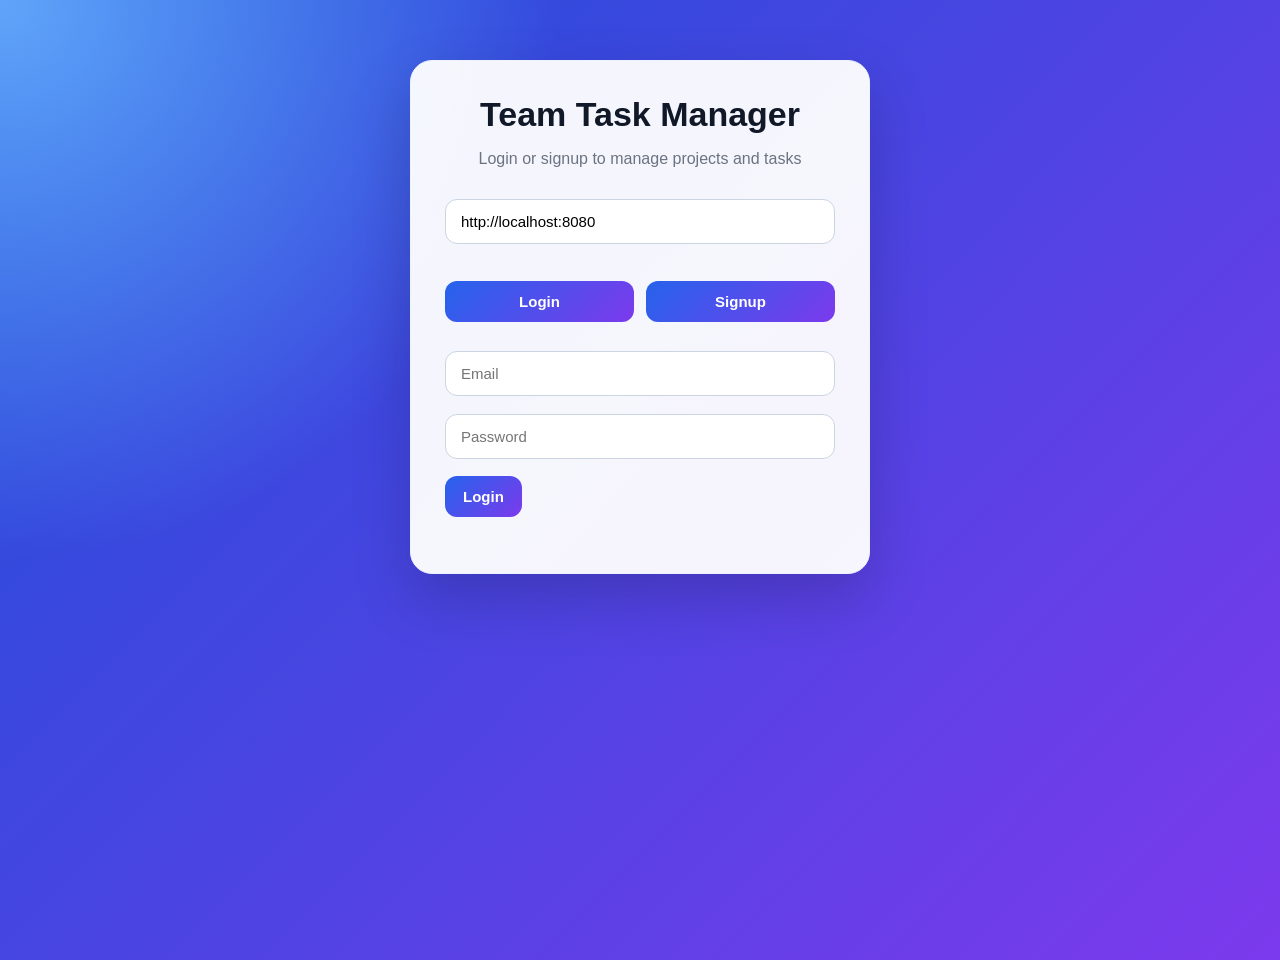
==== frontend/index.html @ 7e4bffce "Initial team task manager project" ====
<!DOCTYPE html>
<html lang="en">
<head>
  <meta charset="UTF-8" />
  <meta name="viewport" content="width=device-width, initial-scale=1.0" />
  <title>Team Task Manager</title>
  <link rel="stylesheet" href="style.css" />
</head>
<body>
  <div class="auth-box">
    <h1>Team Task Manager</h1>
    <p>Login or signup to manage projects and tasks</p>

    <input id="apiUrl" placeholder="Backend URL e.g. http://localhost:8080" value="http://localhost:8080" />

    <div class="tabs">
      <button onclick="showLogin()">Login</button>
      <button onclick="showSignup()">Signup</button>
    </div>

    <div id="loginForm">
      <input id="loginEmail" type="email" placeholder="Email" />
      <input id="loginPassword" type="password" placeholder="Password" />
      <button onclick="login()">Login</button>
    </div>

    <div id="signupForm" class="hidden">
      <input id="signupName" placeholder="Full Name" />
      <input id="signupEmail" type="email" placeholder="Email" />
      <input id="signupPassword" type="password" placeholder="Password minimum 6 chars" />
      <select id="signupRole">
        <option value="MEMBER">MEMBER</option>
        <option value="ADMIN">ADMIN</option>
      </select>
      <button onclick="signup()">Create Account</button>
    </div>

    <p id="message"></p>
  </div>
  <script src="app.js"></script>
</body>
</html>
---- frontend/style.css ----
* {
  box-sizing: border-box;
  font-family: "Segoe UI", Arial, sans-serif;
}

body {
  margin: 0;
  background: #f3f6fb;
  color: #111827;
}

/* LOGIN / SIGNUP PAGE */
.auth-box {
  max-width: 460px;
  margin: 60px auto;
  background: rgba(255, 255, 255, 0.95);
  padding: 34px;
  border-radius: 22px;
  box-shadow: 0 25px 60px rgba(0, 0, 0, 0.18);
  border: 1px solid #eef2ff;
}

body:has(.auth-box) {
  min-height: 100vh;
  background:
    radial-gradient(circle at top left, #60a5fa, transparent 35%),
    linear-gradient(135deg, #1d4ed8, #7c3aed);
}

.auth-box h1 {
  margin: 0 0 8px;
  font-size: 34px;
  text-align: center;
  color: #111827;
}

.auth-box p {
  text-align: center;
  color: #6b7280;
  margin-bottom: 22px;
}

input,
textarea,
select {
  width: 100%;
  padding: 13px 15px;
  margin: 9px 0;
  border: 1px solid #cbd5e1;
  border-radius: 12px;
  font-size: 15px;
  outline: none;
  background: #fff;
}

input:focus,
textarea:focus,
select:focus {
  border-color: #2563eb;
  box-shadow: 0 0 0 4px rgba(37, 99, 235, 0.14);
}

button {
  border: 0;
  padding: 12px 18px;
  border-radius: 12px;
  background: linear-gradient(135deg, #2563eb, #7c3aed);
  color: white;
  cursor: pointer;
  margin-top: 8px;
  font-weight: 600;
  font-size: 15px;
  transition: 0.2s;
}

button:hover {
  transform: translateY(-1px);
  box-shadow: 0 10px 22px rgba(37, 99, 235, 0.25);
}

.tabs {
  display: flex;
  gap: 12px;
  margin: 20px 0;
}

.tabs button {
  flex: 1;
}

.hidden {
  display: none;
}

#message {
  color: #dc2626;
  font-weight: 600;
  text-align: center;
}

/* DASHBOARD / ADMIN PAGE */
nav {
  display: flex;
  justify-content: space-between;
  align-items: center;
  background: #ffffff;
  padding: 18px 32px;
  box-shadow: 0 8px 24px rgba(15, 23, 42, 0.08);
  position: sticky;
  top: 0;
  z-index: 5;
}

nav h1 {
  margin: 0;
  font-size: 28px;
}

main {
  padding: 30px;
}

.cards {
  display: grid;
  grid-template-columns: repeat(auto-fit, minmax(170px, 1fr));
  gap: 18px;
  margin-bottom: 24px;
}

.card,
.panel {
  background: white;
  border-radius: 20px;
  padding: 24px;
  box-shadow: 0 14px 35px rgba(15, 23, 42, 0.08);
  border: 1px solid #eef2f7;
}

.card h3 {
  margin: 0 0 14px;
  color: #374151;
}

.card p {
  font-size: 34px;
  font-weight: 800;
  margin: 0;
  color: #111827;
}

.danger p {
  color: #dc2626;
}

.grid {
  display: grid;
  grid-template-columns: repeat(auto-fit, minmax(320px, 1fr));
  gap: 22px;
  margin-bottom: 24px;
}

.panel h2 {
  margin-top: 0;
  margin-bottom: 22px;
  font-size: 24px;
}

.task {
  border: 1px solid #e5e7eb;
  padding: 16px;
  border-radius: 16px;
  margin: 12px 0;
  background: #f9fafb;
}

.task h4 {
  margin: 0 0 8px;
  font-size: 18px;
}

.badge {
  display: inline-block;
  padding: 5px 10px;
  background: #eef2ff;
  color: #3730a3;
  border-radius: 999px;
  font-size: 12px;
  font-weight: 700;
}

@media (max-width: 700px) {
  .auth-box {
    margin: 25px 15px;
  }

  nav {
    padding: 15px 18px;
  }

  main {
    padding: 18px;
  }
}
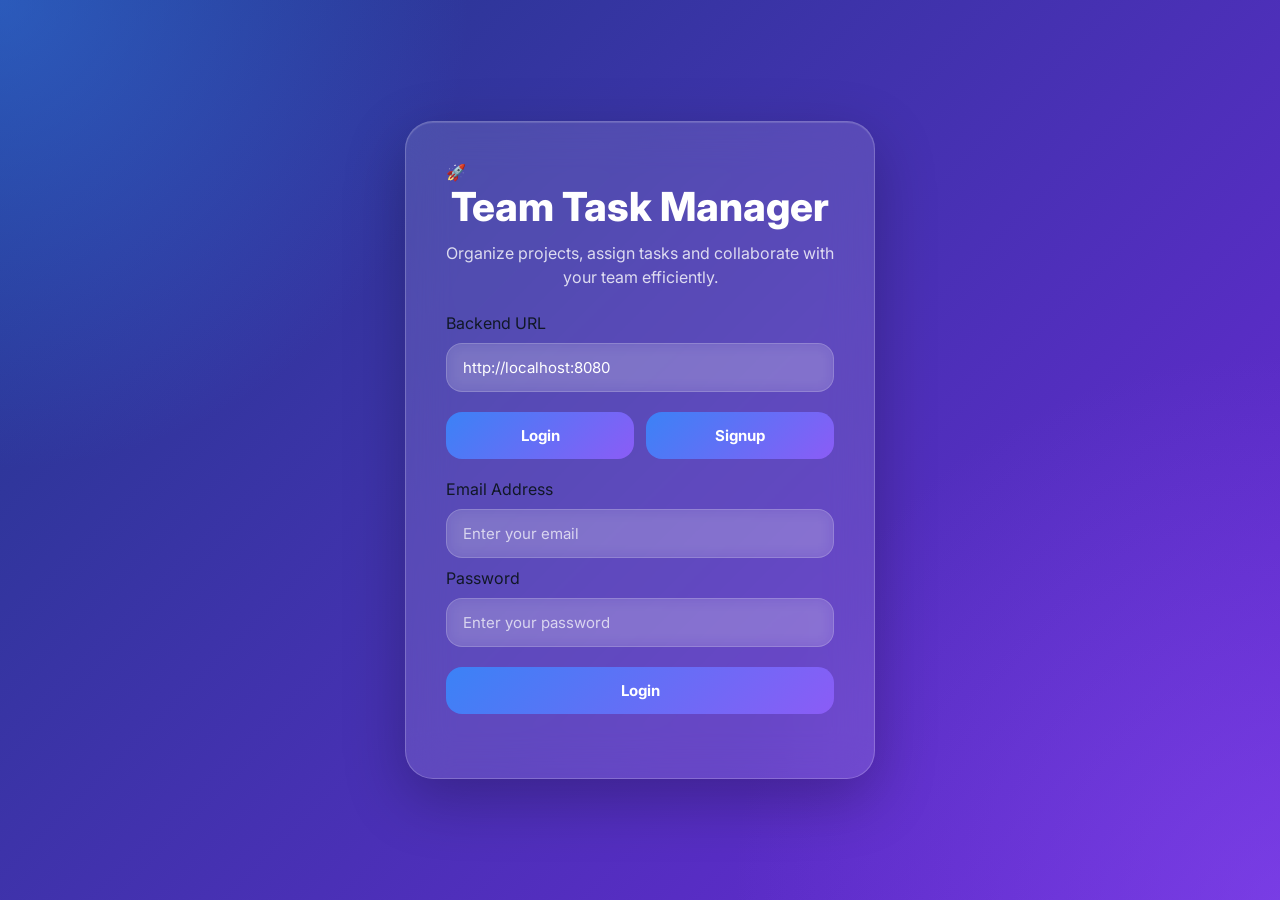
==== commit a1f5d65e: "Updated frontend UI and dashboard design" ====
--- a/frontend/index.html
+++ b/frontend/index.html
@@ -1,42 +1,191 @@
+<!-- ============================ index.html ============================ -->
+
 <!DOCTYPE html>
 <html lang="en">
+
 <head>
   <meta charset="UTF-8" />
-  <meta name="viewport" content="width=device-width, initial-scale=1.0" />
+
+  <meta
+    name="viewport"
+    content="width=device-width, initial-scale=1.0"
+  />
+
   <title>Team Task Manager</title>
+
+  <!-- CSS -->
   <link rel="stylesheet" href="style.css" />
+
+  <!-- Google Font -->
+  <link rel="preconnect" href="https://fonts.googleapis.com" />
+
+  <link
+    rel="preconnect"
+    href="https://fonts.gstatic.com"
+    crossorigin
+  />
+
+  <link
+    href="https://fonts.googleapis.com/css2?family=Inter:wght@400;500;600;700;800&display=swap"
+    rel="stylesheet"
+  />
 </head>
+
 <body>
+
+  <!-- ================= AUTH BOX ================= -->
+
   <div class="auth-box">
+
+    <!-- LOGO -->
+
+    <div class="logo-circle">
+      🚀
+    </div>
+
+    <!-- TITLE -->
+
     <h1>Team Task Manager</h1>
-    <p>Login or signup to manage projects and tasks</p>
 
-    <input id="apiUrl" placeholder="Backend URL e.g. http://localhost:8080" value="http://localhost:8080" />
+    <p>
+      Organize projects, assign tasks and collaborate
+      with your team efficiently.
+    </p>
+
+    <!-- API URL -->
+
+    <div class="input-group">
+
+      <label>Backend URL</label>
+
+      <input
+        id="apiUrl"
+        placeholder="Backend URL"
+        value="http://localhost:8080"
+      />
+
+    </div>
+
+    <!-- TABS -->
 
     <div class="tabs">
-      <button onclick="showLogin()">Login</button>
-      <button onclick="showSignup()">Signup</button>
+
+      <button onclick="showLogin()">
+        Login
+      </button>
+
+      <button onclick="showSignup()">
+        Signup
+      </button>
+
     </div>
 
+    <!-- ================= LOGIN FORM ================= -->
+
     <div id="loginForm">
-      <input id="loginEmail" type="email" placeholder="Email" />
-      <input id="loginPassword" type="password" placeholder="Password" />
-      <button onclick="login()">Login</button>
+
+      <div class="input-group">
+
+        <label>Email Address</label>
+
+        <input
+          id="loginEmail"
+          type="email"
+          placeholder="Enter your email"
+        />
+
+      </div>
+
+      <div class="input-group">
+
+        <label>Password</label>
+
+        <input
+          id="loginPassword"
+          type="password"
+          placeholder="Enter your password"
+        />
+
+      </div>
+
+      <button onclick="login()">
+        Login
+      </button>
+
     </div>
 
+    <!-- ================= SIGNUP FORM ================= -->
+
     <div id="signupForm" class="hidden">
-      <input id="signupName" placeholder="Full Name" />
-      <input id="signupEmail" type="email" placeholder="Email" />
-      <input id="signupPassword" type="password" placeholder="Password minimum 6 chars" />
-      <select id="signupRole">
-        <option value="MEMBER">MEMBER</option>
-        <option value="ADMIN">ADMIN</option>
-      </select>
-      <button onclick="signup()">Create Account</button>
+
+      <div class="input-group">
+
+        <label>Full Name</label>
+
+        <input
+          id="signupName"
+          placeholder="Enter your full name"
+        />
+
+      </div>
+
+      <div class="input-group">
+
+        <label>Email Address</label>
+
+        <input
+          id="signupEmail"
+          type="email"
+          placeholder="Enter your email"
+        />
+
+      </div>
+
+      <div class="input-group">
+
+        <label>Password</label>
+
+        <input
+          id="signupPassword"
+          type="password"
+          placeholder="Minimum 6 characters"
+        />
+
+      </div>
+
+      <div class="input-group">
+
+        <label>Select Role</label>
+
+        <select id="signupRole">
+
+          <option value="MEMBER">
+            MEMBER
+          </option>
+
+          <option value="ADMIN">
+            ADMIN
+          </option>
+
+        </select>
+
+      </div>
+
+      <button onclick="signup()">
+        Create Account
+      </button>
+
     </div>
 
+    <!-- MESSAGE -->
+
     <p id="message"></p>
+
   </div>
+
+  <!-- JS -->
   <script src="app.js"></script>
+
 </body>
-</html>
+
+</html>
--- a/frontend/style.css
+++ b/frontend/style.css
@@ -1,203 +1,529 @@
 * {
+  margin: 0;
+  padding: 0;
   box-sizing: border-box;
-  font-family: "Segoe UI", Arial, sans-serif;
+  font-family: "Inter", "Segoe UI", sans-serif;
+}
+
+html {
+  scroll-behavior: smooth;
 }
 
 body {
-  margin: 0;
-  background: #f3f6fb;
+  background: #eef2ff;
   color: #111827;
-}
-
-/* LOGIN / SIGNUP PAGE */
+  min-height: 100vh;
+}
+
+/* ================= LOGIN / SIGNUP PAGE ================= */
+
+body:has(.auth-box) {
+  display: flex;
+  justify-content: center;
+  align-items: center;
+
+  background:
+    radial-gradient(circle at top left, rgba(59,130,246,.45), transparent 30%),
+    radial-gradient(circle at bottom right, rgba(139,92,246,.4), transparent 35%),
+    linear-gradient(135deg, #1e3a8a, #6d28d9);
+
+  padding: 20px;
+}
+
 .auth-box {
-  max-width: 460px;
-  margin: 60px auto;
-  background: rgba(255, 255, 255, 0.95);
-  padding: 34px;
-  border-radius: 22px;
-  box-shadow: 0 25px 60px rgba(0, 0, 0, 0.18);
-  border: 1px solid #eef2ff;
-}
-
-body:has(.auth-box) {
-  min-height: 100vh;
-  background:
-    radial-gradient(circle at top left, #60a5fa, transparent 35%),
-    linear-gradient(135deg, #1d4ed8, #7c3aed);
+  width: 100%;
+  max-width: 470px;
+
+  background: rgba(255,255,255,.12);
+  backdrop-filter: blur(22px);
+
+  border: 1px solid rgba(255,255,255,.2);
+
+  border-radius: 28px;
+
+  padding: 40px;
+
+  box-shadow:
+    0 20px 60px rgba(0,0,0,.25),
+    inset 0 1px 1px rgba(255,255,255,.15);
+
+  animation: fadeUp .6s ease;
 }
 
 .auth-box h1 {
-  margin: 0 0 8px;
-  font-size: 34px;
   text-align: center;
-  color: #111827;
+  font-size: 40px;
+  margin-bottom: 10px;
+  color: white;
+  font-weight: 800;
 }
 
 .auth-box p {
   text-align: center;
-  color: #6b7280;
-  margin-bottom: 22px;
-}
+  color: rgba(255,255,255,.8);
+  margin-bottom: 24px;
+  line-height: 1.5;
+}
+
+.tabs {
+  display: flex;
+  gap: 12px;
+  margin-bottom: 20px;
+}
+
+.tabs button {
+  flex: 1;
+}
+
+.hidden {
+  display: none;
+}
+
+#message {
+  margin-top: 14px;
+  text-align: center;
+  font-weight: 600;
+  color: #fecaca;
+}
+
+/* ================= INPUTS ================= */
 
 input,
 textarea,
 select {
   width: 100%;
-  padding: 13px 15px;
-  margin: 9px 0;
-  border: 1px solid #cbd5e1;
-  border-radius: 12px;
+
+  padding: 14px 16px;
+
+  margin: 10px 0;
+
+  border-radius: 16px;
+
+  border: 1px solid rgba(255,255,255,.18);
+
+  background: rgba(255,255,255,.12);
+
+  backdrop-filter: blur(8px);
+
+  color: white;
+
+  outline: none;
+
   font-size: 15px;
-  outline: none;
-  background: #fff;
+
+  transition: .25s ease;
+}
+
+input::placeholder,
+textarea::placeholder {
+  color: rgba(255,255,255,.7);
+}
+
+select option {
+  color: black;
 }
 
 input:focus,
 textarea:focus,
 select:focus {
-  border-color: #2563eb;
-  box-shadow: 0 0 0 4px rgba(37, 99, 235, 0.14);
-}
+  border-color: #93c5fd;
+
+  background: rgba(255,255,255,.18);
+
+  box-shadow: 0 0 0 5px rgba(147,197,253,.18);
+}
+
+/* ================= BUTTONS ================= */
 
 button {
-  border: 0;
-  padding: 12px 18px;
-  border-radius: 12px;
-  background: linear-gradient(135deg, #2563eb, #7c3aed);
+  width: 100%;
+
+  border: none;
+
+  padding: 14px 20px;
+
+  border-radius: 16px;
+
+  margin-top: 10px;
+
+  background: linear-gradient(135deg, #3b82f6, #8b5cf6);
+
   color: white;
+
+  font-size: 15px;
+
+  font-weight: 700;
+
   cursor: pointer;
-  margin-top: 8px;
-  font-weight: 600;
-  font-size: 15px;
-  transition: 0.2s;
+
+  transition: .25s ease;
+
+  position: relative;
+
+  overflow: hidden;
 }
 
 button:hover {
-  transform: translateY(-1px);
-  box-shadow: 0 10px 22px rgba(37, 99, 235, 0.25);
-}
-
-.tabs {
+  transform: translateY(-2px);
+
+  box-shadow: 0 14px 30px rgba(59,130,246,.35);
+}
+
+button:active {
+  transform: scale(.98);
+}
+
+/* ================= NAVBAR ================= */
+
+nav {
+  height: 82px;
+
   display: flex;
-  gap: 12px;
-  margin: 20px 0;
-}
-
-.tabs button {
-  flex: 1;
-}
-
-.hidden {
-  display: none;
-}
-
-#message {
-  color: #dc2626;
-  font-weight: 600;
-  text-align: center;
-}
-
-/* DASHBOARD / ADMIN PAGE */
-nav {
-  display: flex;
+  align-items: center;
   justify-content: space-between;
-  align-items: center;
-  background: #ffffff;
-  padding: 18px 32px;
-  box-shadow: 0 8px 24px rgba(15, 23, 42, 0.08);
+
+  padding: 0 35px;
+
+  background: rgba(255,255,255,.7);
+
+  backdrop-filter: blur(18px);
+
+  border-bottom: 1px solid rgba(255,255,255,.3);
+
   position: sticky;
   top: 0;
-  z-index: 5;
-}
-
-nav h1 {
-  margin: 0;
-  font-size: 28px;
-}
+  z-index: 100;
+
+  box-shadow: 0 8px 30px rgba(0,0,0,.05);
+}
+
+nav h2 {
+  font-size: 30px;
+  font-weight: 800;
+
+  background: linear-gradient(to right, #2563eb, #7c3aed);
+  -webkit-background-clip: text;
+  -webkit-text-fill-color: transparent;
+}
+
+nav button {
+  width: auto;
+  padding: 12px 24px;
+}
+
+/* ================= MAIN ================= */
 
 main {
   padding: 30px;
 }
 
+/* ================= WELCOME ================= */
+
+.welcome {
+  margin-bottom: 28px;
+}
+
+.welcome h1 {
+  font-size: 38px;
+  font-weight: 800;
+  margin-bottom: 8px;
+  color: #111827;
+}
+
+.welcome p {
+  color: #6b7280;
+  font-size: 16px;
+}
+
+/* ================= CARDS ================= */
+
 .cards {
   display: grid;
-  grid-template-columns: repeat(auto-fit, minmax(170px, 1fr));
-  gap: 18px;
-  margin-bottom: 24px;
-}
-
-.card,
+
+  grid-template-columns: repeat(auto-fit, minmax(220px, 1fr));
+
+  gap: 22px;
+
+  margin-bottom: 30px;
+}
+
+.card {
+  position: relative;
+
+  background: white;
+
+  border-radius: 24px;
+
+  padding: 28px;
+
+  overflow: hidden;
+
+  border: 1px solid #eef2ff;
+
+  box-shadow: 0 15px 35px rgba(0,0,0,.06);
+
+  transition: .3s ease;
+}
+
+.card:hover {
+  transform: translateY(-6px);
+
+  box-shadow: 0 18px 40px rgba(0,0,0,.12);
+}
+
+.card::before {
+  content: "";
+
+  position: absolute;
+
+  width: 140px;
+  height: 140px;
+
+  background: rgba(59,130,246,.1);
+
+  border-radius: 50%;
+
+  top: -55px;
+  right: -55px;
+}
+
+.card h3 {
+  font-size: 16px;
+  color: #6b7280;
+  margin-bottom: 14px;
+}
+
+.card p {
+  font-size: 42px;
+  font-weight: 800;
+  color: #111827;
+}
+
+.danger {
+  background: linear-gradient(135deg, #fff, #fef2f2);
+}
+
+.danger p {
+  color: #dc2626;
+}
+
+/* ================= GRID ================= */
+
+.grid {
+  display: grid;
+
+  grid-template-columns: repeat(auto-fit, minmax(340px, 1fr));
+
+  gap: 24px;
+
+  margin-bottom: 28px;
+}
+
+/* ================= PANELS ================= */
+
 .panel {
   background: white;
-  border-radius: 20px;
+
+  border-radius: 24px;
+
+  padding: 28px;
+
+  border: 1px solid #eef2ff;
+
+  box-shadow: 0 15px 35px rgba(0,0,0,.06);
+
+  transition: .25s ease;
+}
+
+.panel:hover {
+  box-shadow: 0 18px 40px rgba(0,0,0,.09);
+}
+
+.panel h3 {
+  font-size: 24px;
+  margin-bottom: 20px;
+  color: #111827;
+}
+
+/* dashboard inputs */
+
+.panel input,
+.panel textarea,
+.panel select {
+  background: #f9fafb;
+  color: #111827;
+  border: 1px solid #dbeafe;
+}
+
+.panel input::placeholder,
+.panel textarea::placeholder {
+  color: #6b7280;
+}
+
+.panel textarea {
+  min-height: 110px;
+  resize: vertical;
+}
+
+/* ================= TASKS ================= */
+
+.task {
+  background: linear-gradient(to right, #ffffff, #f8fafc);
+
+  border: 1px solid #e5e7eb;
+
+  border-radius: 24px;
+
   padding: 24px;
-  box-shadow: 0 14px 35px rgba(15, 23, 42, 0.08);
-  border: 1px solid #eef2f7;
-}
-
-.card h3 {
-  margin: 0 0 14px;
-  color: #374151;
-}
-
-.card p {
-  font-size: 34px;
-  font-weight: 800;
-  margin: 0;
+
+  margin-top: 18px;
+
+  transition: .25s ease;
+}
+
+.task:hover {
+  transform: translateY(-4px);
+
+  box-shadow: 0 14px 30px rgba(0,0,0,.08);
+}
+
+.task h4 {
+  font-size: 22px;
   color: #111827;
-}
-
-.danger p {
-  color: #dc2626;
-}
-
-.grid {
-  display: grid;
-  grid-template-columns: repeat(auto-fit, minmax(320px, 1fr));
-  gap: 22px;
-  margin-bottom: 24px;
-}
-
-.panel h2 {
-  margin-top: 0;
-  margin-bottom: 22px;
-  font-size: 24px;
-}
-
-.task {
-  border: 1px solid #e5e7eb;
-  padding: 16px;
-  border-radius: 16px;
-  margin: 12px 0;
-  background: #f9fafb;
-}
-
-.task h4 {
-  margin: 0 0 8px;
-  font-size: 18px;
+  margin-bottom: 10px;
+}
+
+.task p {
+  color: #4b5563;
+  margin: 10px 0;
+  line-height: 1.6;
 }
 
 .badge {
-  display: inline-block;
-  padding: 5px 10px;
-  background: #eef2ff;
-  color: #3730a3;
+  display: inline-flex;
+  align-items: center;
+  justify-content: center;
+
+  padding: 7px 14px;
+
   border-radius: 999px;
+
   font-size: 12px;
   font-weight: 700;
+
+  margin-right: 8px;
+  margin-top: 8px;
+}
+
+/* STATUS COLORS */
+
+.badge:nth-child(1) {
+  background: #dbeafe;
+  color: #1d4ed8;
+}
+
+.badge:nth-child(2) {
+  background: #ede9fe;
+  color: #6d28d9;
+}
+
+.task select {
+  margin-top: 18px;
+}
+
+/* ================= SCROLLBAR ================= */
+
+::-webkit-scrollbar {
+  width: 10px;
+}
+
+::-webkit-scrollbar-track {
+  background: #e5e7eb;
+}
+
+::-webkit-scrollbar-thumb {
+  background: linear-gradient(#3b82f6, #8b5cf6);
+  border-radius: 999px;
+}
+
+/* ================= ANIMATIONS ================= */
+
+@keyframes fadeUp {
+  from {
+    opacity: 0;
+    transform: translateY(18px);
+  }
+
+  to {
+    opacity: 1;
+    transform: translateY(0);
+  }
+}
+
+/* ================= RESPONSIVE ================= */
+
+@media (max-width: 900px) {
+  .cards {
+    grid-template-columns: repeat(auto-fit, minmax(180px, 1fr));
+  }
+
+  .grid {
+    grid-template-columns: 1fr;
+  }
 }
 
 @media (max-width: 700px) {
-  .auth-box {
-    margin: 25px 15px;
-  }
-
   nav {
-    padding: 15px 18px;
+    padding: 0 18px;
+  }
+
+  nav h2 {
+    font-size: 20px;
+  }
+
+  nav button {
+    padding: 10px 16px;
   }
 
   main {
     padding: 18px;
   }
+
+  .auth-box {
+    padding: 28px;
+  }
+
+  .auth-box h1 {
+    font-size: 32px;
+  }
+
+  .welcome h1 {
+    font-size: 30px;
+  }
+
+  .card p {
+    font-size: 34px;
+  }
+
+  .panel {
+    padding: 22px;
+  }
+
+  .task h4 {
+    font-size: 20px;
+  }
+}
+
+@media (max-width: 500px) {
+  .cards {
+    grid-template-columns: 1fr;
+  }
+
+  .auth-box {
+    padding: 22px;
+  }
+
+  .tabs {
+    flex-direction: column;
+  }
 }
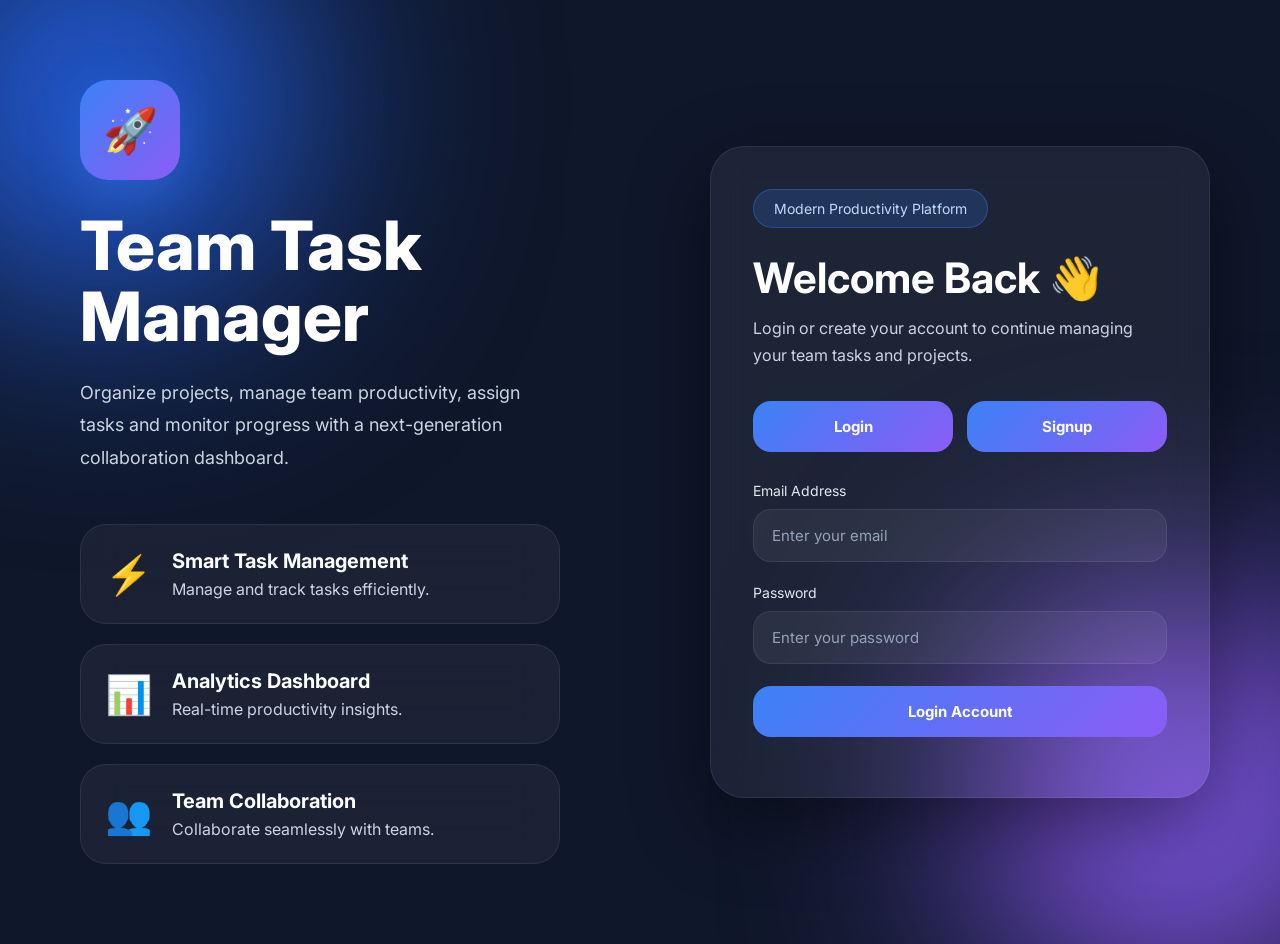
==== commit 99bd2486: "Next level UI upgrade for dashboard and auth pages" ====
--- a/frontend/index.html
+++ b/frontend/index.html
@@ -1,9 +1,8 @@
-<!-- ============================ index.html ============================ -->
-
 <!DOCTYPE html>
 <html lang="en">
 
 <head>
+
   <meta charset="UTF-8" />
 
   <meta
@@ -16,170 +15,280 @@
   <!-- CSS -->
   <link rel="stylesheet" href="style.css" />
 
-  <!-- Google Font -->
-  <link rel="preconnect" href="https://fonts.googleapis.com" />
+  <!-- GOOGLE FONT -->
+  <link rel="preconnect" href="https://fonts.googleapis.com">
 
   <link
     rel="preconnect"
     href="https://fonts.gstatic.com"
     crossorigin
-  />
+  >
 
   <link
-    href="https://fonts.googleapis.com/css2?family=Inter:wght@400;500;600;700;800&display=swap"
+    href="https://fonts.googleapis.com/css2?family=Inter:wght@300;400;500;600;700;800&display=swap"
     rel="stylesheet"
   />
+
 </head>
 
 <body>
 
-  <!-- ================= AUTH BOX ================= -->
-
-  <div class="auth-box">
-
-    <!-- LOGO -->
-
-    <div class="logo-circle">
-      🚀
+  <!-- ================= BACKGROUND EFFECTS ================= -->
+
+  <div class="bg-blur blur-1"></div>
+  <div class="bg-blur blur-2"></div>
+
+  <!-- ================= MAIN CONTAINER ================= -->
+
+  <div class="login-container">
+
+    <!-- ================= LEFT SIDE ================= -->
+
+    <div class="left-panel">
+
+      <div class="brand">
+
+        <div class="brand-icon">
+          🚀
+        </div>
+
+        <h1>
+          Team Task Manager
+        </h1>
+
+        <p>
+          Organize projects, manage team productivity,
+          assign tasks and monitor progress with a
+          next-generation collaboration dashboard.
+        </p>
+
+      </div>
+
+      <!-- FEATURES -->
+
+      <div class="feature-list">
+
+        <div class="feature-card">
+
+          <span>⚡</span>
+
+          <div>
+
+            <h3>
+              Smart Task Management
+            </h3>
+
+            <p>
+              Manage and track tasks efficiently.
+            </p>
+
+          </div>
+
+        </div>
+
+        <div class="feature-card">
+
+          <span>📊</span>
+
+          <div>
+
+            <h3>
+              Analytics Dashboard
+            </h3>
+
+            <p>
+              Real-time productivity insights.
+            </p>
+
+          </div>
+
+        </div>
+
+        <div class="feature-card">
+
+          <span>👥</span>
+
+          <div>
+
+            <h3>
+              Team Collaboration
+            </h3>
+
+            <p>
+              Collaborate seamlessly with teams.
+            </p>
+
+          </div>
+
+        </div>
+
+      </div>
+
     </div>
 
-    <!-- TITLE -->
-
-    <h1>Team Task Manager</h1>
-
-    <p>
-      Organize projects, assign tasks and collaborate
-      with your team efficiently.
-    </p>
-
-    <!-- API URL -->
-
-    <div class="input-group">
-
-      <label>Backend URL</label>
-
-      <input
-        id="apiUrl"
-        placeholder="Backend URL"
-        value="http://localhost:8080"
-      />
+    <!-- ================= RIGHT SIDE ================= -->
+
+    <div class="right-panel">
+
+      <div class="auth-card">
+
+        <!-- TOP BADGE -->
+
+        <div class="top-badge">
+
+          Modern Productivity Platform
+
+        </div>
+
+        <!-- TITLE -->
+
+        <h2>
+          Welcome Back 👋
+        </h2>
+
+        <p class="sub-text">
+
+          Login or create your account to continue
+          managing your team tasks and projects.
+
+        </p>
+
+        <!-- TABS -->
+
+        <div class="tabs">
+
+          <button onclick="showLogin()">
+            Login
+          </button>
+
+          <button onclick="showSignup()">
+            Signup
+          </button>
+
+        </div>
+
+        <!-- ================= LOGIN FORM ================= -->
+
+        <div id="loginForm">
+
+          <div class="input-box">
+
+            <label>
+              Email Address
+            </label>
+
+            <input
+              id="loginEmail"
+              type="email"
+              placeholder="Enter your email"
+            />
+
+          </div>
+
+          <div class="input-box">
+
+            <label>
+              Password
+            </label>
+
+            <input
+              id="loginPassword"
+              type="password"
+              placeholder="Enter your password"
+            />
+
+          </div>
+
+          <button
+            class="primary-btn"
+            onclick="login()"
+          >
+            Login Account
+          </button>
+
+        </div>
+
+        <!-- ================= SIGNUP FORM ================= -->
+
+        <div id="signupForm" class="hidden">
+
+          <div class="input-box">
+
+            <label>
+              Full Name
+            </label>
+
+            <input
+              id="signupName"
+              placeholder="Enter your full name"
+            />
+
+          </div>
+
+          <div class="input-box">
+
+            <label>
+              Email Address
+            </label>
+
+            <input
+              id="signupEmail"
+              type="email"
+              placeholder="Enter your email"
+            />
+
+          </div>
+
+          <div class="input-box">
+
+            <label>
+              Password
+            </label>
+
+            <input
+              id="signupPassword"
+              type="password"
+              placeholder="Minimum 6 characters"
+            />
+
+          </div>
+
+          <div class="input-box">
+
+            <label>
+              Select Role
+            </label>
+
+            <select id="signupRole">
+
+              <option value="MEMBER">
+                MEMBER
+              </option>
+
+              <option value="ADMIN">
+                ADMIN
+              </option>
+
+            </select>
+
+          </div>
+
+          <button
+            class="primary-btn"
+            onclick="signup()"
+          >
+            Create Account
+          </button>
+
+        </div>
+
+        <!-- MESSAGE -->
+
+        <p id="message"></p>
+
+      </div>
 
     </div>
-
-    <!-- TABS -->
-
-    <div class="tabs">
-
-      <button onclick="showLogin()">
-        Login
-      </button>
-
-      <button onclick="showSignup()">
-        Signup
-      </button>
-
-    </div>
-
-    <!-- ================= LOGIN FORM ================= -->
-
-    <div id="loginForm">
-
-      <div class="input-group">
-
-        <label>Email Address</label>
-
-        <input
-          id="loginEmail"
-          type="email"
-          placeholder="Enter your email"
-        />
-
-      </div>
-
-      <div class="input-group">
-
-        <label>Password</label>
-
-        <input
-          id="loginPassword"
-          type="password"
-          placeholder="Enter your password"
-        />
-
-      </div>
-
-      <button onclick="login()">
-        Login
-      </button>
-
-    </div>
-
-    <!-- ================= SIGNUP FORM ================= -->
-
-    <div id="signupForm" class="hidden">
-
-      <div class="input-group">
-
-        <label>Full Name</label>
-
-        <input
-          id="signupName"
-          placeholder="Enter your full name"
-        />
-
-      </div>
-
-      <div class="input-group">
-
-        <label>Email Address</label>
-
-        <input
-          id="signupEmail"
-          type="email"
-          placeholder="Enter your email"
-        />
-
-      </div>
-
-      <div class="input-group">
-
-        <label>Password</label>
-
-        <input
-          id="signupPassword"
-          type="password"
-          placeholder="Minimum 6 characters"
-        />
-
-      </div>
-
-      <div class="input-group">
-
-        <label>Select Role</label>
-
-        <select id="signupRole">
-
-          <option value="MEMBER">
-            MEMBER
-          </option>
-
-          <option value="ADMIN">
-            ADMIN
-          </option>
-
-        </select>
-
-      </div>
-
-      <button onclick="signup()">
-        Create Account
-      </button>
-
-    </div>
-
-    <!-- MESSAGE -->
-
-    <p id="message"></p>
 
   </div>
 
--- a/frontend/style.css
+++ b/frontend/style.css
@@ -2,108 +2,239 @@
   margin: 0;
   padding: 0;
   box-sizing: border-box;
-  font-family: "Inter", "Segoe UI", sans-serif;
-}
-
-html {
-  scroll-behavior: smooth;
+  font-family: 'Inter', sans-serif;
 }
 
 body {
-  background: #eef2ff;
-  color: #111827;
+  background: #0f172a;
+  color: white;
+  overflow-x: hidden;
+}
+
+.hidden {
+  display: none;
+}
+
+/* ================= BACKGROUND EFFECTS ================= */
+
+.bg-blur {
+  position: fixed;
+  width: 400px;
+  height: 400px;
+  border-radius: 50%;
+  filter: blur(120px);
+  z-index: 0;
+}
+
+.blur-1 {
+  background: #2563eb;
+  top: -100px;
+  left: -100px;
+}
+
+.blur-2 {
+  background: #8b5cf6;
+  right: -100px;
+  bottom: -100px;
+}
+
+/* ================= LOGIN PAGE ================= */
+
+.login-container {
   min-height: 100vh;
-}
-
-/* ================= LOGIN / SIGNUP PAGE ================= */
-
-body:has(.auth-box) {
-  display: flex;
+  display: grid;
+  grid-template-columns: 1fr 1fr;
+  position: relative;
+  z-index: 2;
+}
+
+/* LEFT PANEL */
+
+.left-panel {
+  padding: 80px;
+  display: flex;
+  flex-direction: column;
   justify-content: center;
-  align-items: center;
-
-  background:
-    radial-gradient(circle at top left, rgba(59,130,246,.45), transparent 30%),
-    radial-gradient(circle at bottom right, rgba(139,92,246,.4), transparent 35%),
-    linear-gradient(135deg, #1e3a8a, #6d28d9);
-
-  padding: 20px;
-}
-
-.auth-box {
+}
+
+.brand-icon {
+  width: 100px;
+  height: 100px;
+  border-radius: 28px;
+
+  background: linear-gradient(
+    135deg,
+    #3b82f6,
+    #8b5cf6
+  );
+
+  display: flex;
+  align-items: center;
+  justify-content: center;
+
+  font-size: 44px;
+
+  margin-bottom: 30px;
+
+  box-shadow:
+    0 20px 50px rgba(59,130,246,.35);
+}
+
+.brand h1 {
+  font-size: 68px;
+  line-height: 1.05;
+  margin-bottom: 24px;
+  font-weight: 800;
+}
+
+.brand p {
+  color: #cbd5e1;
+  font-size: 18px;
+  line-height: 1.8;
+  max-width: 580px;
+}
+
+/* FEATURES */
+
+.feature-list {
+  margin-top: 50px;
+
+  display: flex;
+  flex-direction: column;
+  gap: 20px;
+}
+
+.feature-card {
+  background: rgba(255,255,255,.05);
+
+  border: 1px solid rgba(255,255,255,.08);
+
+  border-radius: 26px;
+
+  padding: 24px;
+
+  display: flex;
+  align-items: center;
+  gap: 20px;
+
+  backdrop-filter: blur(20px);
+
+  transition: .35s;
+}
+
+.feature-card:hover {
+  transform: translateY(-5px);
+
+  background: rgba(255,255,255,.08);
+}
+
+.feature-card span {
+  font-size: 38px;
+}
+
+.feature-card h3 {
+  margin-bottom: 6px;
+  font-size: 20px;
+}
+
+.feature-card p {
+  color: #cbd5e1;
+}
+
+/* RIGHT PANEL */
+
+.right-panel {
+  display: flex;
+  align-items: center;
+  justify-content: center;
+
+  padding: 50px;
+}
+
+.auth-card {
   width: 100%;
-  max-width: 470px;
-
-  background: rgba(255,255,255,.12);
-  backdrop-filter: blur(22px);
-
-  border: 1px solid rgba(255,255,255,.2);
-
-  border-radius: 28px;
-
-  padding: 40px;
+  max-width: 500px;
+
+  background: rgba(255,255,255,.06);
+
+  border: 1px solid rgba(255,255,255,.08);
+
+  border-radius: 34px;
+
+  padding: 42px;
+
+  backdrop-filter: blur(18px);
 
   box-shadow:
-    0 20px 60px rgba(0,0,0,.25),
-    inset 0 1px 1px rgba(255,255,255,.15);
-
-  animation: fadeUp .6s ease;
-}
-
-.auth-box h1 {
-  text-align: center;
-  font-size: 40px;
-  margin-bottom: 10px;
-  color: white;
-  font-weight: 800;
-}
-
-.auth-box p {
-  text-align: center;
-  color: rgba(255,255,255,.8);
+    0 25px 80px rgba(0,0,0,.45);
+}
+
+.top-badge {
+  display: inline-block;
+
+  padding: 10px 20px;
+
+  background: rgba(59,130,246,.18);
+
+  border: 1px solid rgba(59,130,246,.35);
+
+  border-radius: 999px;
+
   margin-bottom: 24px;
-  line-height: 1.5;
-}
+
+  color: #bfdbfe;
+
+  font-size: 14px;
+}
+
+.auth-card h2 {
+  font-size: 42px;
+  margin-bottom: 12px;
+}
+
+.sub-text {
+  color: #cbd5e1;
+  line-height: 1.7;
+  margin-bottom: 32px;
+}
+
+/* TABS */
 
 .tabs {
   display: flex;
-  gap: 12px;
-  margin-bottom: 20px;
+  gap: 14px;
+  margin-bottom: 30px;
 }
 
 .tabs button {
   flex: 1;
 }
 
-.hidden {
-  display: none;
-}
-
-#message {
-  margin-top: 14px;
-  text-align: center;
-  font-weight: 600;
-  color: #fecaca;
-}
-
-/* ================= INPUTS ================= */
+/* INPUTS */
+
+.input-box {
+  margin-bottom: 22px;
+}
+
+.input-box label {
+  display: block;
+  margin-bottom: 10px;
+  color: #e2e8f0;
+  font-size: 14px;
+}
 
 input,
 textarea,
 select {
   width: 100%;
 
-  padding: 14px 16px;
-
-  margin: 10px 0;
-
-  border-radius: 16px;
-
-  border: 1px solid rgba(255,255,255,.18);
-
-  background: rgba(255,255,255,.12);
-
-  backdrop-filter: blur(8px);
+  padding: 16px 18px;
+
+  border-radius: 18px;
+
+  border: 1px solid rgba(255,255,255,.08);
+
+  background: rgba(255,255,255,.06);
 
   color: white;
 
@@ -111,419 +242,545 @@
 
   font-size: 15px;
 
-  transition: .25s ease;
+  transition: .3s;
 }
 
 input::placeholder,
 textarea::placeholder {
-  color: rgba(255,255,255,.7);
-}
-
-select option {
-  color: black;
+  color: #94a3b8;
 }
 
 input:focus,
 textarea:focus,
 select:focus {
-  border-color: #93c5fd;
-
-  background: rgba(255,255,255,.18);
-
-  box-shadow: 0 0 0 5px rgba(147,197,253,.18);
-}
-
-/* ================= BUTTONS ================= */
+  border-color: #60a5fa;
+
+  box-shadow:
+    0 0 0 5px rgba(96,165,250,.15);
+}
+
+select option {
+  color: black;
+}
+
+/* BUTTONS */
 
 button {
+  border: none;
+
+  padding: 16px;
+
+  border-radius: 18px;
+
+  background: linear-gradient(
+    135deg,
+    #3b82f6,
+    #8b5cf6
+  );
+
+  color: white;
+
+  font-size: 15px;
+  font-weight: 700;
+
+  cursor: pointer;
+
+  transition: .35s;
+}
+
+button:hover {
+  transform: translateY(-3px);
+
+  box-shadow:
+    0 16px 40px rgba(59,130,246,.35);
+}
+
+.primary-btn {
   width: 100%;
-
-  border: none;
-
-  padding: 14px 20px;
-
-  border-radius: 16px;
-
+}
+
+#message {
+  text-align: center;
+  margin-top: 18px;
+  color: #fca5a5;
+  font-weight: 600;
+}
+
+/* ================= DASHBOARD ================= */
+
+.sidebar {
+  width: 290px;
+  height: 100vh;
+
+  background: rgba(17,24,39,.92);
+
+  backdrop-filter: blur(16px);
+
+  position: fixed;
+
+  display: flex;
+  flex-direction: column;
+  justify-content: space-between;
+
+  padding: 30px;
+
+  border-right: 1px solid rgba(255,255,255,.06);
+}
+
+.logo {
+  display: flex;
+  align-items: center;
+  gap: 16px;
+
+  margin-bottom: 50px;
+}
+
+.logo-icon {
+  width: 60px;
+  height: 60px;
+
+  border-radius: 18px;
+
+  background: linear-gradient(
+    135deg,
+    #3b82f6,
+    #8b5cf6
+  );
+
+  display: flex;
+  align-items: center;
+  justify-content: center;
+
+  font-size: 28px;
+}
+
+.logo h2 {
+  font-size: 24px;
+}
+
+.logo p {
+  color: #94a3b8;
+  font-size: 14px;
+}
+
+.menu {
+  list-style: none;
+}
+
+.menu li {
+  padding: 18px 20px;
+
+  border-radius: 18px;
+
+  margin-bottom: 14px;
+
+  cursor: pointer;
+
+  display: flex;
+  align-items: center;
+  gap: 14px;
+
+  transition: .3s;
+}
+
+.menu li:hover,
+.menu .active {
+  background: linear-gradient(
+    135deg,
+    #3b82f6,
+    #8b5cf6
+  );
+}
+
+.logout-btn {
+  width: 100%;
+}
+
+/* DASHBOARD CONTENT */
+
+.dashboard-content {
+  margin-left: 290px;
+  padding: 40px;
+}
+
+/* TOPBAR */
+
+.topbar {
+  display: flex;
+  justify-content: space-between;
+  align-items: center;
+
+  margin-bottom: 40px;
+}
+
+.topbar h1 {
+  font-size: 42px;
+  margin-bottom: 10px;
+}
+
+.topbar p {
+  color: #94a3b8;
+}
+
+.topbar-right {
+  display: flex;
+  align-items: center;
+  gap: 20px;
+}
+
+/* SEARCH */
+
+.search-box input {
+  width: 250px;
+}
+
+/* PROFILE */
+
+.profile-box {
+  display: flex;
+  align-items: center;
+  gap: 14px;
+
+  background: rgba(255,255,255,.06);
+
+  padding: 10px 16px;
+
+  border-radius: 20px;
+
+  border: 1px solid rgba(255,255,255,.08);
+}
+
+.profile-avatar {
+  width: 55px;
+  height: 55px;
+
+  border-radius: 50%;
+
+  background: linear-gradient(
+    135deg,
+    #3b82f6,
+    #8b5cf6
+  );
+
+  display: flex;
+  align-items: center;
+  justify-content: center;
+
+  font-size: 20px;
+  font-weight: 700;
+}
+
+.profile-box p {
+  color: #94a3b8;
+  font-size: 14px;
+}
+
+/* STATS */
+
+.stats-grid {
+  display: grid;
+
+  grid-template-columns:
+    repeat(auto-fit, minmax(230px, 1fr));
+
+  gap: 24px;
+
+  margin-bottom: 40px;
+}
+
+.stats-card {
+  padding: 30px;
+
+  border-radius: 30px;
+
+  position: relative;
+
+  overflow: hidden;
+
+  min-height: 190px;
+
+  box-shadow:
+    0 20px 50px rgba(0,0,0,.25);
+}
+
+.stats-top {
+  display: flex;
+  justify-content: space-between;
+  align-items: center;
+
+  margin-bottom: 30px;
+}
+
+.stats-top span {
+  font-size: 30px;
+}
+
+.stats-card h3 {
+  color: rgba(255,255,255,.8);
+}
+
+.stats-card p {
+  font-size: 56px;
+  font-weight: 800;
+}
+
+.blue {
+  background: linear-gradient(
+    135deg,
+    #2563eb,
+    #3b82f6
+  );
+}
+
+.purple {
+  background: linear-gradient(
+    135deg,
+    #7c3aed,
+    #8b5cf6
+  );
+}
+
+.green {
+  background: linear-gradient(
+    135deg,
+    #059669,
+    #10b981
+  );
+}
+
+.orange {
+  background: linear-gradient(
+    135deg,
+    #ea580c,
+    #f97316
+  );
+}
+
+.red {
+  background: linear-gradient(
+    135deg,
+    #dc2626,
+    #ef4444
+  );
+}
+
+/* GRID */
+
+.dashboard-grid {
+  display: grid;
+  grid-template-columns: 1fr 1fr;
+  gap: 30px;
+
+  margin-bottom: 30px;
+}
+
+/* PANELS */
+
+.modern-panel {
+  background: rgba(255,255,255,.05);
+
+  border: 1px solid rgba(255,255,255,.08);
+
+  backdrop-filter: blur(16px);
+
+  border-radius: 32px;
+
+  padding: 30px;
+}
+
+.panel-header {
+  margin-bottom: 24px;
+}
+
+.panel-header h2 {
+  font-size: 30px;
+  margin-bottom: 8px;
+}
+
+.panel-header p {
+  color: #94a3b8;
+}
+
+/* TASK PANEL */
+
+.task-panel {
   margin-top: 10px;
-
-  background: linear-gradient(135deg, #3b82f6, #8b5cf6);
-
-  color: white;
-
-  font-size: 15px;
-
-  font-weight: 700;
-
-  cursor: pointer;
-
-  transition: .25s ease;
-
-  position: relative;
-
-  overflow: hidden;
-}
-
-button:hover {
-  transform: translateY(-2px);
-
-  box-shadow: 0 14px 30px rgba(59,130,246,.35);
-}
-
-button:active {
-  transform: scale(.98);
-}
-
-/* ================= NAVBAR ================= */
-
-nav {
-  height: 82px;
-
-  display: flex;
-  align-items: center;
+}
+
+/* TASK */
+
+.task {
+  background: rgba(255,255,255,.05);
+
+  border: 1px solid rgba(255,255,255,.08);
+
+  border-radius: 28px;
+
+  padding: 24px;
+
+  margin-bottom: 20px;
+
+  transition: .3s;
+}
+
+.task:hover {
+  transform: translateY(-5px);
+
+  background: rgba(255,255,255,.08);
+}
+
+.task-top {
+  display: flex;
   justify-content: space-between;
-
-  padding: 0 35px;
-
-  background: rgba(255,255,255,.7);
-
-  backdrop-filter: blur(18px);
-
-  border-bottom: 1px solid rgba(255,255,255,.3);
-
-  position: sticky;
-  top: 0;
-  z-index: 100;
-
-  box-shadow: 0 8px 30px rgba(0,0,0,.05);
-}
-
-nav h2 {
-  font-size: 30px;
-  font-weight: 800;
-
-  background: linear-gradient(to right, #2563eb, #7c3aed);
-  -webkit-background-clip: text;
-  -webkit-text-fill-color: transparent;
-}
-
-nav button {
-  width: auto;
-  padding: 12px 24px;
-}
-
-/* ================= MAIN ================= */
-
-main {
-  padding: 30px;
-}
-
-/* ================= WELCOME ================= */
-
-.welcome {
-  margin-bottom: 28px;
-}
-
-.welcome h1 {
-  font-size: 38px;
-  font-weight: 800;
-  margin-bottom: 8px;
-  color: #111827;
-}
-
-.welcome p {
-  color: #6b7280;
-  font-size: 16px;
-}
-
-/* ================= CARDS ================= */
-
-.cards {
-  display: grid;
-
-  grid-template-columns: repeat(auto-fit, minmax(220px, 1fr));
-
-  gap: 22px;
-
-  margin-bottom: 30px;
-}
-
-.card {
-  position: relative;
-
-  background: white;
-
-  border-radius: 24px;
-
-  padding: 28px;
-
-  overflow: hidden;
-
-  border: 1px solid #eef2ff;
-
-  box-shadow: 0 15px 35px rgba(0,0,0,.06);
-
-  transition: .3s ease;
-}
-
-.card:hover {
-  transform: translateY(-6px);
-
-  box-shadow: 0 18px 40px rgba(0,0,0,.12);
-}
-
-.card::before {
-  content: "";
-
-  position: absolute;
-
-  width: 140px;
-  height: 140px;
-
-  background: rgba(59,130,246,.1);
-
-  border-radius: 50%;
-
-  top: -55px;
-  right: -55px;
-}
-
-.card h3 {
-  font-size: 16px;
-  color: #6b7280;
+  align-items: center;
+
   margin-bottom: 14px;
 }
 
-.card p {
-  font-size: 42px;
-  font-weight: 800;
-  color: #111827;
-}
-
-.danger {
-  background: linear-gradient(135deg, #fff, #fef2f2);
-}
-
-.danger p {
-  color: #dc2626;
-}
-
-/* ================= GRID ================= */
-
-.grid {
-  display: grid;
-
-  grid-template-columns: repeat(auto-fit, minmax(340px, 1fr));
-
-  gap: 24px;
-
-  margin-bottom: 28px;
-}
-
-/* ================= PANELS ================= */
-
-.panel {
-  background: white;
-
-  border-radius: 24px;
-
-  padding: 28px;
-
-  border: 1px solid #eef2ff;
-
-  box-shadow: 0 15px 35px rgba(0,0,0,.06);
-
-  transition: .25s ease;
-}
-
-.panel:hover {
-  box-shadow: 0 18px 40px rgba(0,0,0,.09);
-}
-
-.panel h3 {
+.task h4 {
   font-size: 24px;
-  margin-bottom: 20px;
-  color: #111827;
-}
-
-/* dashboard inputs */
-
-.panel input,
-.panel textarea,
-.panel select {
-  background: #f9fafb;
-  color: #111827;
-  border: 1px solid #dbeafe;
-}
-
-.panel input::placeholder,
-.panel textarea::placeholder {
-  color: #6b7280;
-}
-
-.panel textarea {
-  min-height: 110px;
-  resize: vertical;
-}
-
-/* ================= TASKS ================= */
-
-.task {
-  background: linear-gradient(to right, #ffffff, #f8fafc);
-
-  border: 1px solid #e5e7eb;
-
-  border-radius: 24px;
-
-  padding: 24px;
+}
+
+.task p {
+  color: #cbd5e1;
+  line-height: 1.7;
+}
+
+.task-meta {
+  display: flex;
+  gap: 20px;
 
   margin-top: 18px;
-
-  transition: .25s ease;
-}
-
-.task:hover {
-  transform: translateY(-4px);
-
-  box-shadow: 0 14px 30px rgba(0,0,0,.08);
-}
-
-.task h4 {
-  font-size: 22px;
-  color: #111827;
+  margin-bottom: 18px;
+
+  color: #94a3b8;
+}
+
+/* BADGES */
+
+.badge {
+  padding: 8px 16px;
+
+  border-radius: 999px;
+
+  background: rgba(255,255,255,.08);
+
+  font-size: 13px;
+}
+
+/* EMPTY */
+
+.empty-state {
+  text-align: center;
+  padding: 60px 20px;
+}
+
+.empty-state h3 {
+  font-size: 28px;
   margin-bottom: 10px;
 }
 
-.task p {
-  color: #4b5563;
-  margin: 10px 0;
-  line-height: 1.6;
-}
-
-.badge {
-  display: inline-flex;
-  align-items: center;
-  justify-content: center;
-
-  padding: 7px 14px;
-
-  border-radius: 999px;
-
-  font-size: 12px;
-  font-weight: 700;
-
-  margin-right: 8px;
-  margin-top: 8px;
-}
-
-/* STATUS COLORS */
-
-.badge:nth-child(1) {
-  background: #dbeafe;
-  color: #1d4ed8;
-}
-
-.badge:nth-child(2) {
-  background: #ede9fe;
-  color: #6d28d9;
-}
-
-.task select {
-  margin-top: 18px;
-}
-
-/* ================= SCROLLBAR ================= */
-
-::-webkit-scrollbar {
-  width: 10px;
-}
-
-::-webkit-scrollbar-track {
-  background: #e5e7eb;
-}
-
-::-webkit-scrollbar-thumb {
-  background: linear-gradient(#3b82f6, #8b5cf6);
-  border-radius: 999px;
-}
-
-/* ================= ANIMATIONS ================= */
-
-@keyframes fadeUp {
-  from {
-    opacity: 0;
-    transform: translateY(18px);
-  }
-
-  to {
-    opacity: 1;
-    transform: translateY(0);
-  }
-}
-
-/* ================= RESPONSIVE ================= */
-
-@media (max-width: 900px) {
-  .cards {
-    grid-template-columns: repeat(auto-fit, minmax(180px, 1fr));
-  }
-
-  .grid {
+.empty-state p {
+  color: #94a3b8;
+}
+
+/* TOAST */
+
+.toast {
+  position: fixed;
+
+  top: 30px;
+  right: 30px;
+
+  background: #111827;
+
+  border-left: 5px solid #10b981;
+
+  padding: 18px 24px;
+
+  border-radius: 18px;
+
+  transform: translateX(120%);
+  transition: .4s;
+
+  z-index: 9999;
+}
+
+.toast.error {
+  border-color: #ef4444;
+}
+
+.toast.show {
+  transform: translateX(0);
+}
+
+/* RESPONSIVE */
+
+@media(max-width:1200px) {
+
+  .dashboard-grid {
     grid-template-columns: 1fr;
   }
-}
-
-@media (max-width: 700px) {
-  nav {
-    padding: 0 18px;
-  }
-
-  nav h2 {
-    font-size: 20px;
-  }
-
-  nav button {
-    padding: 10px 16px;
-  }
-
-  main {
-    padding: 18px;
-  }
-
-  .auth-box {
+
+}
+
+@media(max-width:1000px) {
+
+  .login-container {
+    grid-template-columns: 1fr;
+  }
+
+  .left-panel {
+    display: none;
+  }
+
+}
+
+@media(max-width:900px) {
+
+  .sidebar {
+    display: none;
+  }
+
+  .dashboard-content {
+    margin-left: 0;
+    padding: 20px;
+  }
+
+  .topbar {
+    flex-direction: column;
+    align-items: flex-start;
+    gap: 20px;
+  }
+
+  .topbar-right {
+    width: 100%;
+    flex-direction: column;
+    align-items: stretch;
+  }
+
+  .search-box input {
+    width: 100%;
+  }
+
+}
+
+@media(max-width:600px) {
+
+  .stats-grid {
+    grid-template-columns: 1fr;
+  }
+
+  .brand h1 {
+    font-size: 46px;
+  }
+
+  .auth-card {
     padding: 28px;
   }
 
-  .auth-box h1 {
+  .topbar h1 {
     font-size: 32px;
   }
 
-  .welcome h1 {
-    font-size: 30px;
-  }
-
-  .card p {
-    font-size: 34px;
-  }
-
-  .panel {
-    padding: 22px;
-  }
-
-  .task h4 {
-    font-size: 20px;
-  }
-}
-
-@media (max-width: 500px) {
-  .cards {
-    grid-template-columns: 1fr;
-  }
-
-  .auth-box {
-    padding: 22px;
-  }
-
-  .tabs {
-    flex-direction: column;
-  }
 }
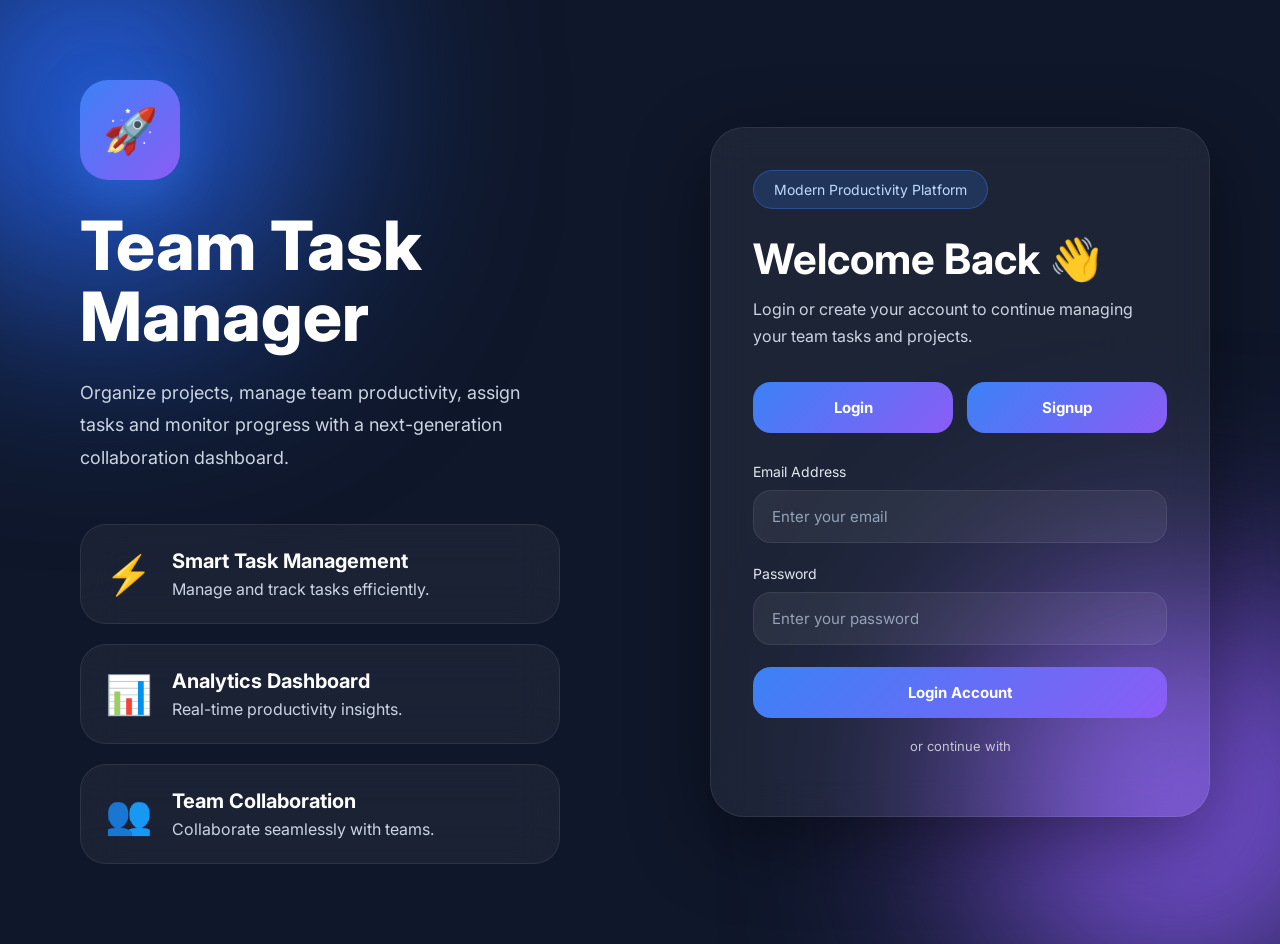
==== commit 6bf2b487: "Add Google Sign In" ====
--- a/frontend/index.html
+++ b/frontend/index.html
@@ -12,10 +12,8 @@
 
   <title>Team Task Manager</title>
 
-  <!-- CSS -->
   <link rel="stylesheet" href="style.css" />
 
-  <!-- GOOGLE FONT -->
   <link rel="preconnect" href="https://fonts.googleapis.com">
 
   <link
@@ -29,32 +27,24 @@
     rel="stylesheet"
   />
 
+  <script src="https://accounts.google.com/gsi/client" async defer></script>
+
 </head>
 
 <body>
-
-  <!-- ================= BACKGROUND EFFECTS ================= -->
 
   <div class="bg-blur blur-1"></div>
   <div class="bg-blur blur-2"></div>
 
-  <!-- ================= MAIN CONTAINER ================= -->
-
   <div class="login-container">
 
-    <!-- ================= LEFT SIDE ================= -->
-
     <div class="left-panel">
 
       <div class="brand">
 
-        <div class="brand-icon">
-          🚀
-        </div>
-
-        <h1>
-          Team Task Manager
-        </h1>
+        <div class="brand-icon">🚀</div>
+
+        <h1>Team Task Manager</h1>
 
         <p>
           Organize projects, manage team productivity,
@@ -64,225 +54,166 @@
 
       </div>
 
-      <!-- FEATURES -->
-
       <div class="feature-list">
 
         <div class="feature-card">
-
           <span>⚡</span>
-
           <div>
-
-            <h3>
-              Smart Task Management
-            </h3>
-
-            <p>
-              Manage and track tasks efficiently.
-            </p>
-
-          </div>
-
+            <h3>Smart Task Management</h3>
+            <p>Manage and track tasks efficiently.</p>
+          </div>
         </div>
 
         <div class="feature-card">
-
           <span>📊</span>
-
           <div>
-
-            <h3>
-              Analytics Dashboard
-            </h3>
-
-            <p>
-              Real-time productivity insights.
-            </p>
-
-          </div>
-
+            <h3>Analytics Dashboard</h3>
+            <p>Real-time productivity insights.</p>
+          </div>
         </div>
 
         <div class="feature-card">
-
           <span>👥</span>
-
           <div>
-
-            <h3>
-              Team Collaboration
-            </h3>
-
-            <p>
-              Collaborate seamlessly with teams.
-            </p>
-
-          </div>
-
+            <h3>Team Collaboration</h3>
+            <p>Collaborate seamlessly with teams.</p>
+          </div>
         </div>
 
       </div>
 
     </div>
 
-    <!-- ================= RIGHT SIDE ================= -->
-
     <div class="right-panel">
 
       <div class="auth-card">
 
-        <!-- TOP BADGE -->
-
         <div class="top-badge">
-
           Modern Productivity Platform
-
-        </div>
-
-        <!-- TITLE -->
-
-        <h2>
-          Welcome Back 👋
-        </h2>
+        </div>
+
+        <h2>Welcome Back 👋</h2>
 
         <p class="sub-text">
-
           Login or create your account to continue
           managing your team tasks and projects.
-
         </p>
 
-        <!-- TABS -->
-
         <div class="tabs">
 
-          <button onclick="showLogin()">
+          <button type="button" onclick="showLogin()">
             Login
           </button>
 
-          <button onclick="showSignup()">
+          <button type="button" onclick="showSignup()">
             Signup
           </button>
 
         </div>
 
-        <!-- ================= LOGIN FORM ================= -->
-
-        <div id="loginForm">
-
-          <div class="input-box">
-
-            <label>
-              Email Address
-            </label>
-
+        <form id="loginForm" autocomplete="off">
+
+          <div class="input-box">
+            <label>Email Address</label>
             <input
               id="loginEmail"
               type="email"
               placeholder="Enter your email"
-            />
-
-          </div>
-
-          <div class="input-box">
-
-            <label>
-              Password
-            </label>
-
+              autocomplete="off"
+              spellcheck="false"
+            />
+          </div>
+
+          <div class="input-box">
+            <label>Password</label>
             <input
               id="loginPassword"
               type="password"
               placeholder="Enter your password"
-            />
-
+              autocomplete="new-password"
+            />
           </div>
 
           <button
+            type="button"
             class="primary-btn"
             onclick="login()"
           >
             Login Account
           </button>
 
-        </div>
-
-        <!-- ================= SIGNUP FORM ================= -->
-
-        <div id="signupForm" class="hidden">
-
-          <div class="input-box">
-
-            <label>
-              Full Name
-            </label>
-
+        </form>
+
+        <form id="signupForm" class="hidden" autocomplete="off">
+
+          <div class="input-box">
+            <label>Full Name</label>
             <input
               id="signupName"
               placeholder="Enter your full name"
-            />
-
-          </div>
-
-          <div class="input-box">
-
-            <label>
-              Email Address
-            </label>
-
+              autocomplete="off"
+              spellcheck="false"
+            />
+          </div>
+
+          <div class="input-box">
+            <label>Email Address</label>
             <input
               id="signupEmail"
               type="email"
               placeholder="Enter your email"
-            />
-
-          </div>
-
-          <div class="input-box">
-
-            <label>
-              Password
-            </label>
-
+              autocomplete="off"
+              spellcheck="false"
+            />
+          </div>
+
+          <div class="input-box">
+            <label>Password</label>
             <input
               id="signupPassword"
               type="password"
               placeholder="Minimum 6 characters"
-            />
-
-          </div>
-
-          <div class="input-box">
-
-            <label>
-              Select Role
-            </label>
-
-            <select id="signupRole">
-
-              <option value="MEMBER">
-                MEMBER
-              </option>
-
-              <option value="ADMIN">
-                ADMIN
-              </option>
-
+              autocomplete="new-password"
+            />
+          </div>
+
+          <div class="input-box">
+            <label>Select Role</label>
+            <select id="signupRole" autocomplete="off">
+              <option value="MEMBER">MEMBER</option>
+              <option value="ADMIN">ADMIN</option>
             </select>
-
           </div>
 
           <button
+            type="button"
             class="primary-btn"
             onclick="signup()"
           >
             Create Account
           </button>
 
-        </div>
-
-        <!-- MESSAGE -->
+        </form>
+
+        <div style="margin: 20px 0; text-align: center;">
+          <p style="font-size: 13px; opacity: 0.7;">or continue with</p>
+
+          <div
+            id="g_id_onload"
+            data-client_id="YOUR_GOOGLE_CLIENT_ID"
+            data-callback="handleGoogleLogin"
+          ></div>
+
+          <div
+            class="g_id_signin"
+            data-type="standard"
+            data-size="large"
+            data-theme="outline"
+            data-text="signin_with"
+            data-shape="rectangular"
+            data-logo_alignment="left"
+          ></div>
+        </div>
 
         <p id="message"></p>
 
@@ -292,7 +223,6 @@
 
   </div>
 
-  <!-- JS -->
   <script src="app.js"></script>
 
 </body>
